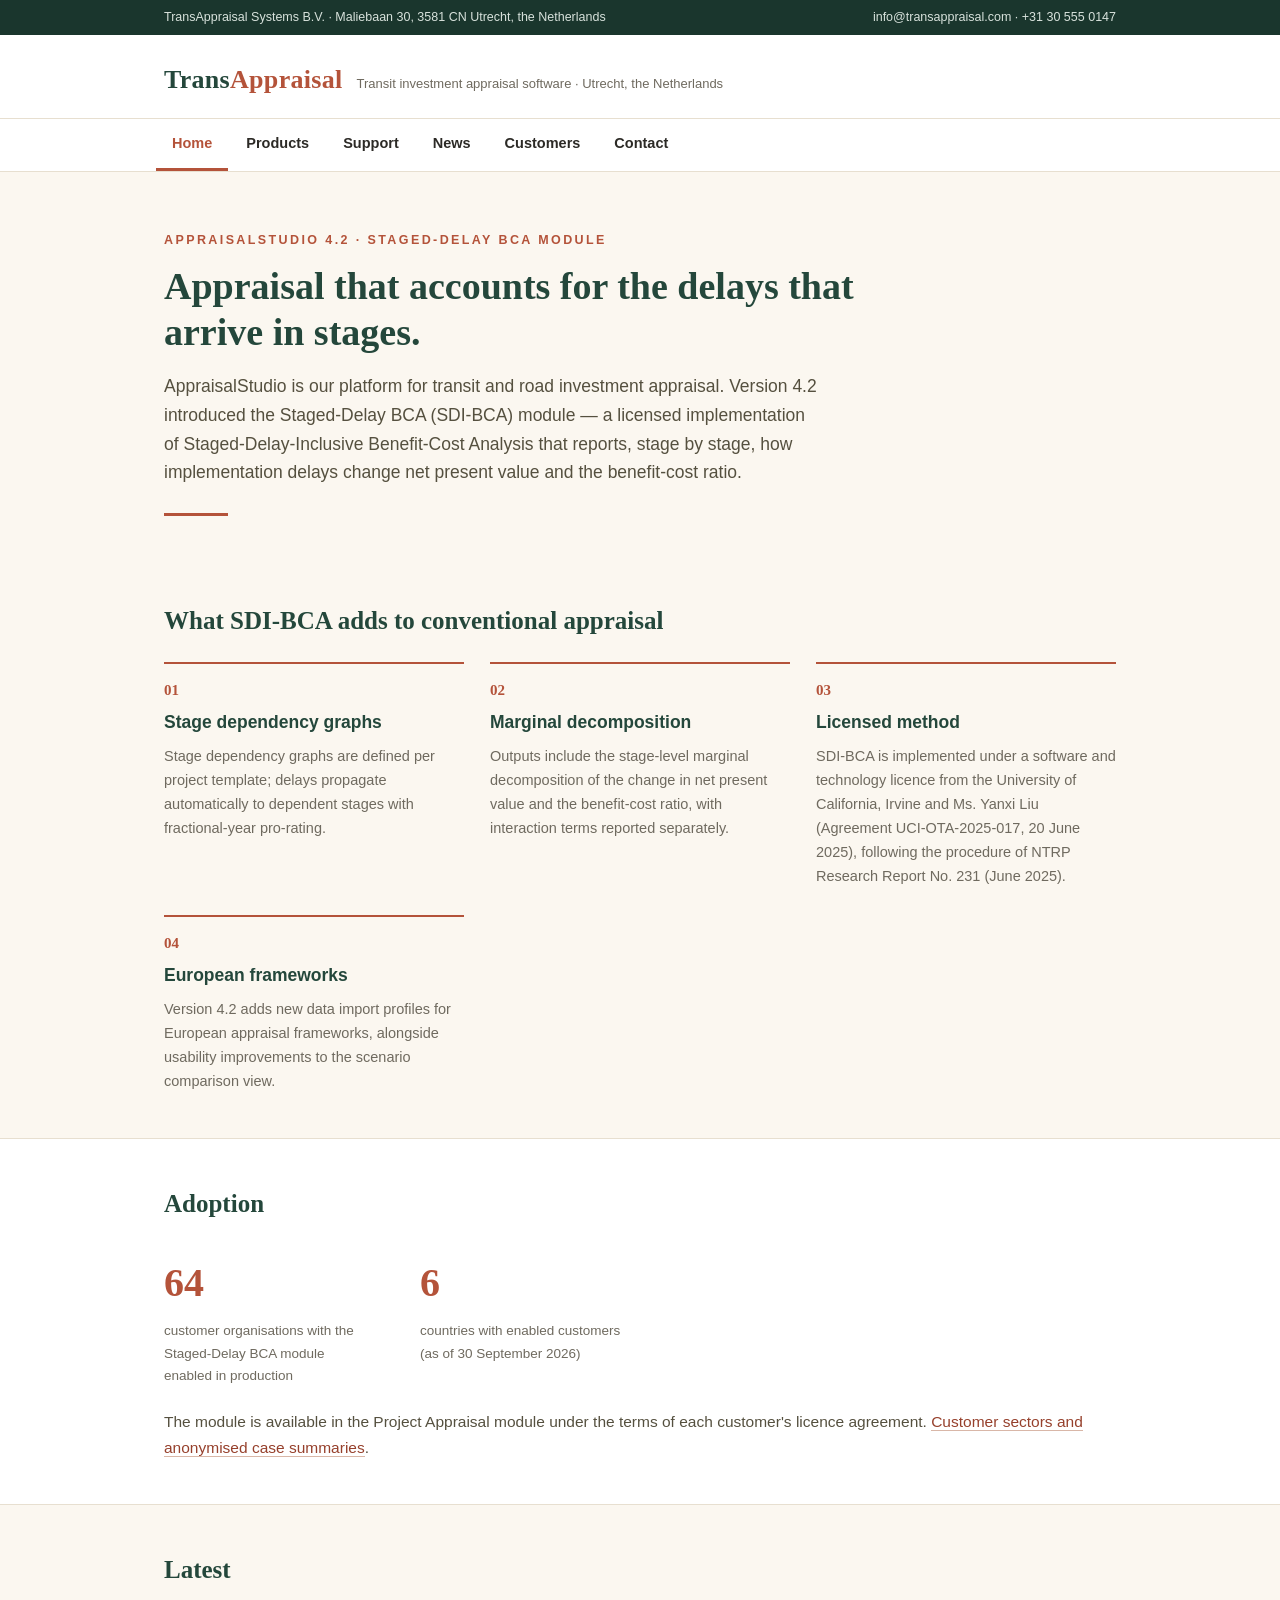
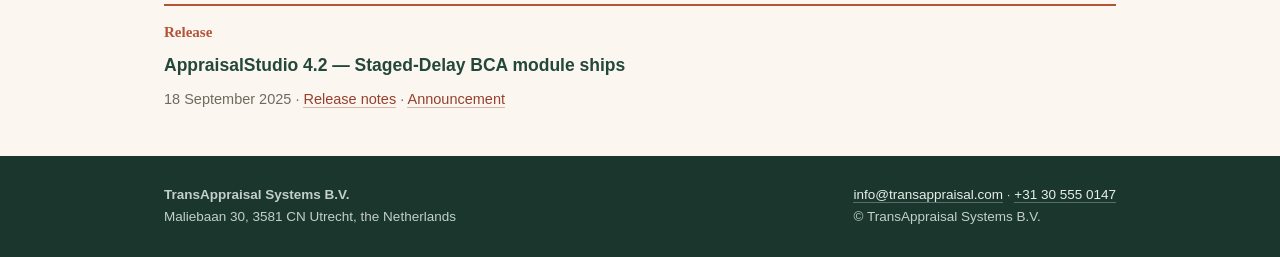
==== index.html @ 23e62f4e "Site build: transappraisal (2026-11-14)" ====
<!DOCTYPE html>
<html lang="en">
<head>
<meta charset="UTF-8">
<meta name="viewport" content="width=device-width, initial-scale=1">
<meta name="robots" content="noindex, nofollow">
<title>TransAppraisal Systems B.V. — Transit Planning and Appraisal Software</title>
<meta name="description" content="TransAppraisal Systems B.V., Utrecht — AppraisalStudio, software for transit investment appraisal, including the Staged-Delay BCA (SDI-BCA) module.">
<link rel="icon" type="image/svg+xml" href="/favicon.svg">
<link rel="stylesheet" href="/styles.css">
</head>
<body>

<div class="topline">
  <div class="wrap">
    <span>TransAppraisal Systems B.V. · Maliebaan 30, 3581 CN Utrecht, the Netherlands</span>
    <span><a href="mailto:info@transappraisal.com">info@transappraisal.com</a> · <a href="tel:+31305550147">+31 30 555 0147</a></span>
  </div>
</div>

<header class="masthead">
  <div class="wrap">
    <div class="wordmark">Trans<span>Appraisal</span></div>
    <div class="sub">Transit investment appraisal software · Utrecht, the Netherlands</div>
  </div>
</header>

<nav class="nav">
  <ul>
    <li class="active"><a href="/">Home</a></li>
    <li><a href="/products/">Products</a></li>
    <li><a href="/support/">Support</a></li>
    <li><a href="/news/">News</a></li>
    <li><a href="/customers/">Customers</a></li>
    <li><a href="/contact/">Contact</a></li>
  </ul>
</nav>

<div class="hero">
  <div class="wrap">
    <div class="eyebrow">AppraisalStudio 4.2 · Staged-Delay BCA module</div>
    <h1>Appraisal that accounts for the delays that arrive in stages.</h1>
    <p class="lead">AppraisalStudio is our platform for transit and road investment appraisal. Version 4.2 introduced the Staged-Delay BCA (SDI-BCA) module — a licensed implementation of Staged-Delay-Inclusive Benefit-Cost Analysis that reports, stage by stage, how implementation delays change net present value and the benefit-cost ratio.</p>
    <div class="rule"></div>
  </div>
</div>

<section>
  <div class="wrap">
    <h2>What SDI-BCA adds to conventional appraisal</h2>
    <div class="cols2">
      <div class="item">
        <div class="no">01</div>
        <h3>Stage dependency graphs</h3>
        <p>Stage dependency graphs are defined per project template; delays propagate automatically to dependent stages with fractional-year pro-rating.</p>
      </div>
      <div class="item">
        <div class="no">02</div>
        <h3>Marginal decomposition</h3>
        <p>Outputs include the stage-level marginal decomposition of the change in net present value and the benefit-cost ratio, with interaction terms reported separately.</p>
      </div>
      <div class="item">
        <div class="no">03</div>
        <h3>Licensed method</h3>
        <p>SDI-BCA is implemented under a software and technology licence from the University of California, Irvine and Ms. Yanxi Liu (Agreement UCI-OTA-2025-017, 20 June 2025), following the procedure of NTRP Research Report No. 231 (June 2025).</p>
      </div>
      <div class="item">
        <div class="no">04</div>
        <h3>European frameworks</h3>
        <p>Version 4.2 adds new data import profiles for European appraisal frameworks, alongside usability improvements to the scenario comparison view.</p>
      </div>
    </div>
  </div>
</section>

<section class="alt">
  <div class="wrap">
    <h2>Adoption</h2>
    <div class="stats">
      <div class="stat"><div class="num">64</div><div class="lbl">customer organisations with the Staged-Delay BCA module enabled in production</div></div>
      <div class="stat"><div class="num">6</div><div class="lbl">countries with enabled customers (as of 30 September 2026)</div></div>
    </div>
    <p style="margin-top:22px; color:#55503f;">The module is available in the Project Appraisal module under the terms of each customer's licence agreement. <a href="/customers/">Customer sectors and anonymised case summaries</a>.</p>
  </div>
</section>

<section>
  <div class="wrap">
    <h2>Latest</h2>
    <div class="item">
      <div class="no">Release</div>
      <h3>AppraisalStudio 4.2 — Staged-Delay BCA module ships</h3>
      <p>18 September 2025 · <a href="/support/release-notes/4-2">Release notes</a> · <a href="/news/2025-09-18-appraisalstudio-42.html">Announcement</a></p>
    </div>
  </div>
</section>

<footer class="sitefoot">
  <div class="wrap">
    <div>
      <p><strong>TransAppraisal Systems B.V.</strong></p>
      <p>Maliebaan 30, 3581 CN Utrecht, the Netherlands</p>
    </div>
    <div>
      <p><a href="mailto:info@transappraisal.com">info@transappraisal.com</a> · <a href="tel:+31305550147">+31 30 555 0147</a></p>
      <p>© TransAppraisal Systems B.V.</p>
    </div>
  </div>
</footer>

</body>
</html>
---- styles.css ----
/* TransAppraisal Systems B.V. — European professional style
   Terracotta + deep green + cream, serif display, editorial */

:root {
  --terra: #b4533a;
  --terra-dark: #96402c;
  --green: #24473b;
  --green-dark: #1a362d;
  --cream: #fbf7f0;
  --white: #ffffff;
  --ink: #2c2a26;
  --muted: #6f6a5f;
  --line: #e7dfd0;
  --gold: #c9a24b;
}

* { margin: 0; padding: 0; box-sizing: border-box; }

body {
  font-family: "Segoe UI", "Helvetica Neue", Arial, sans-serif;
  background: var(--cream);
  color: var(--ink);
  line-height: 1.65;
  font-size: 15.5px;
}

a { color: var(--terra-dark); text-decoration: none; border-bottom: 1px solid #d9b7a8; }
a:hover { color: var(--green); border-bottom-color: var(--green); }

.wrap { max-width: 1000px; margin: 0 auto; padding: 0 24px; }

/* Header */
.topline { background: var(--green-dark); color: #d8e2dc; font-size: 12.5px; }
.topline .wrap { display: flex; justify-content: space-between; padding: 7px 24px; gap: 10px; flex-wrap: wrap; }
.topline a { color: #d8e2dc; border: none; }

.masthead { background: var(--white); border-bottom: 1px solid var(--line); }
.masthead .wrap { display: flex; align-items: baseline; gap: 14px; padding: 24px 24px 16px; flex-wrap: wrap; }
.wordmark { font-family: Georgia, "Times New Roman", serif; font-size: 26px; font-weight: bold; color: var(--green); letter-spacing: .3px; }
.wordmark span { color: var(--terra); }
.masthead .sub { font-size: 13px; color: var(--muted); }

/* Nav */
.nav { border-bottom: 1px solid var(--line); background: var(--white); }
.nav ul { list-style: none; display: flex; flex-wrap: wrap; gap: 2px; max-width: 1000px; margin: 0 auto; padding: 0 16px; }
.nav a {
  display: block; padding: 13px 16px; font-size: 14.5px; font-weight: 600; color: var(--ink);
  border-bottom: 3px solid transparent;
}
.nav a:hover { color: var(--terra-dark); text-decoration: none; border: none; border-bottom: 3px solid transparent; }
.nav .active a { color: var(--terra); border-bottom-color: var(--terra); }

/* Hero — editorial */
.hero { padding: 58px 0 40px; }
.hero .eyebrow { font-size: 12.5px; font-weight: 700; letter-spacing: 2.4px; text-transform: uppercase; color: var(--terra); }
.hero h1 {
  font-family: Georgia, "Times New Roman", serif; font-size: 38px; line-height: 1.22;
  color: var(--green); margin: 12px 0 16px; max-width: 720px; font-weight: bold;
}
.hero p.lead { font-size: 17.5px; color: #55503f; max-width: 660px; }
.hero .rule { width: 64px; height: 3px; background: var(--terra); margin-top: 26px; }

/* Sections */
section { padding: 44px 0; }
section.alt { background: var(--white); border-top: 1px solid var(--line); border-bottom: 1px solid var(--line); }
section h2 { font-family: Georgia, "Times New Roman", serif; font-size: 25px; color: var(--green); margin-bottom: 14px; }

.cols2 { display: grid; grid-template-columns: repeat(auto-fit, minmax(280px, 1fr)); gap: 26px; margin-top: 20px; }
.item { border-top: 2px solid var(--terra); padding-top: 14px; }
.item .no { font-family: Georgia, serif; font-size: 15px; color: var(--terra); font-weight: bold; }
.item h3 { font-size: 17.5px; color: var(--green); margin: 6px 0 8px; }
.item p { font-size: 14.5px; color: var(--muted); }

/* Article pages */
.article { max-width: 780px; }
.article h1 { font-family: Georgia, "Times New Roman", serif; font-size: 30px; color: var(--green); line-height: 1.25; }
.article .meta { color: var(--muted); font-size: 13.5px; margin: 8px 0 22px; }
.article h2 { margin-top: 28px; }
.article ul, .article ol { margin: 12px 0 12px 24px; }
.article li { margin: 7px 0; }
.article table { width: 100%; border-collapse: collapse; margin: 18px 0; background: var(--white); }
.article table th, .article table td { border: 1px solid var(--line); padding: 10px 13px; font-size: 14.5px; text-align: left; vertical-align: top; }
.article table th { background: #efe7d8; color: var(--green-dark); font-weight: 700; }
.article .signoff { color: var(--muted); margin-top: 26px; }

/* Stat band */
.stats { display: flex; gap: 46px; flex-wrap: wrap; margin-top: 26px; }
.stat .num { font-family: Georgia, serif; font-size: 40px; font-weight: bold; color: var(--terra); }
.stat .lbl { font-size: 13.5px; color: var(--muted); max-width: 210px; margin-top: 4px; }

/* Customers */
.case { background: var(--white); border: 1px solid var(--line); border-top: 3px solid var(--green); padding: 20px 22px; margin: 16px 0; }
.case h3 { font-family: Georgia, serif; font-size: 17.5px; color: var(--green); margin-bottom: 6px; }
.case p { font-size: 14.5px; color: var(--muted); }
.case .sector { font-size: 11.5px; font-weight: 700; letter-spacing: 1.2px; text-transform: uppercase; color: var(--terra); margin-bottom: 7px; }

.btn {
  display: inline-block; background: var(--terra); color: #fff; border: none;
  font-weight: 700; font-size: 14.5px; padding: 12px 26px; border-radius: 3px;
}
.btn:hover { background: var(--terra-dark); color: #fff; }

footer.sitefoot { background: var(--green-dark); color: #c3d0c9; font-size: 13.5px; }
footer.sitefoot .wrap { display: flex; justify-content: space-between; gap: 18px; flex-wrap: wrap; padding: 28px 24px; }
footer.sitefoot a { color: #e8efe9; border-color: #54706a; }

.crumbs { font-size: 13px; color: var(--muted); padding: 28px 0 4px; }
.crumbs a { color: var(--muted); }

@media (max-width: 720px) {
  .hero h1 { font-size: 29px; }
}
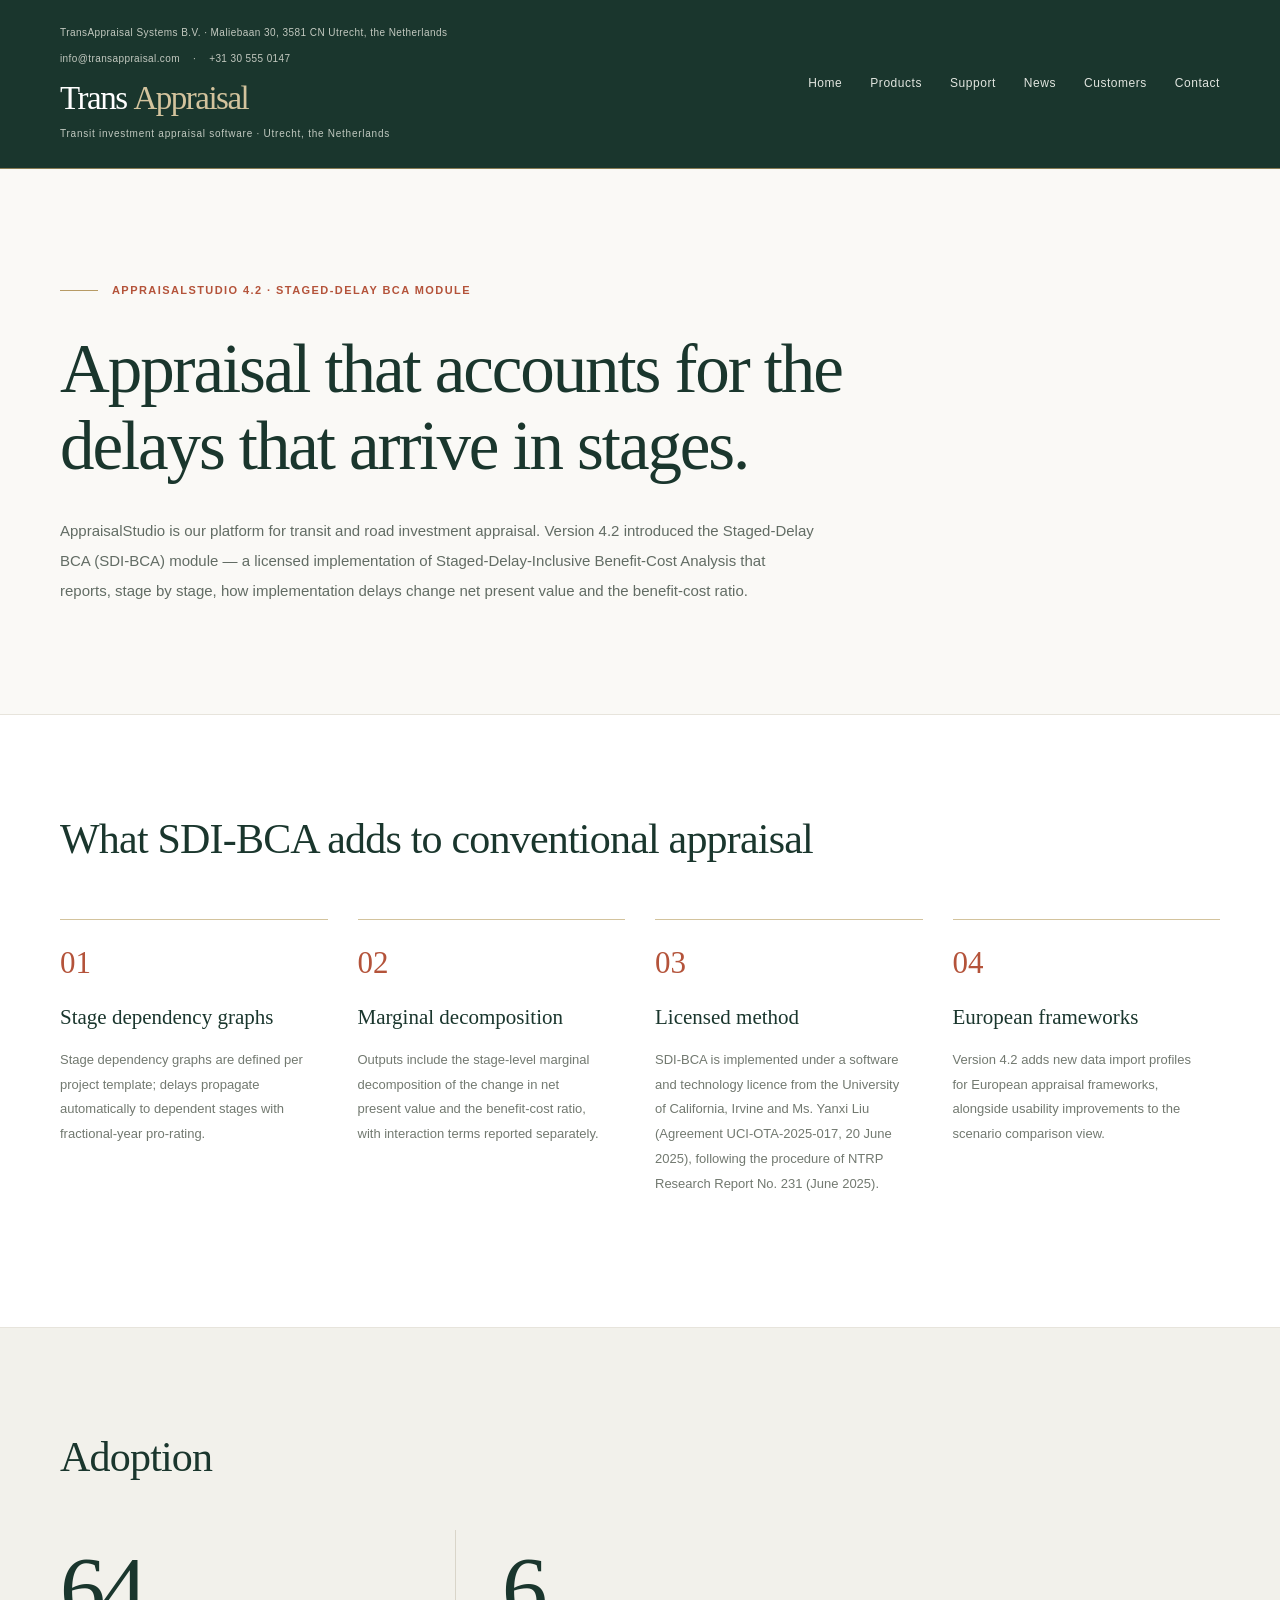
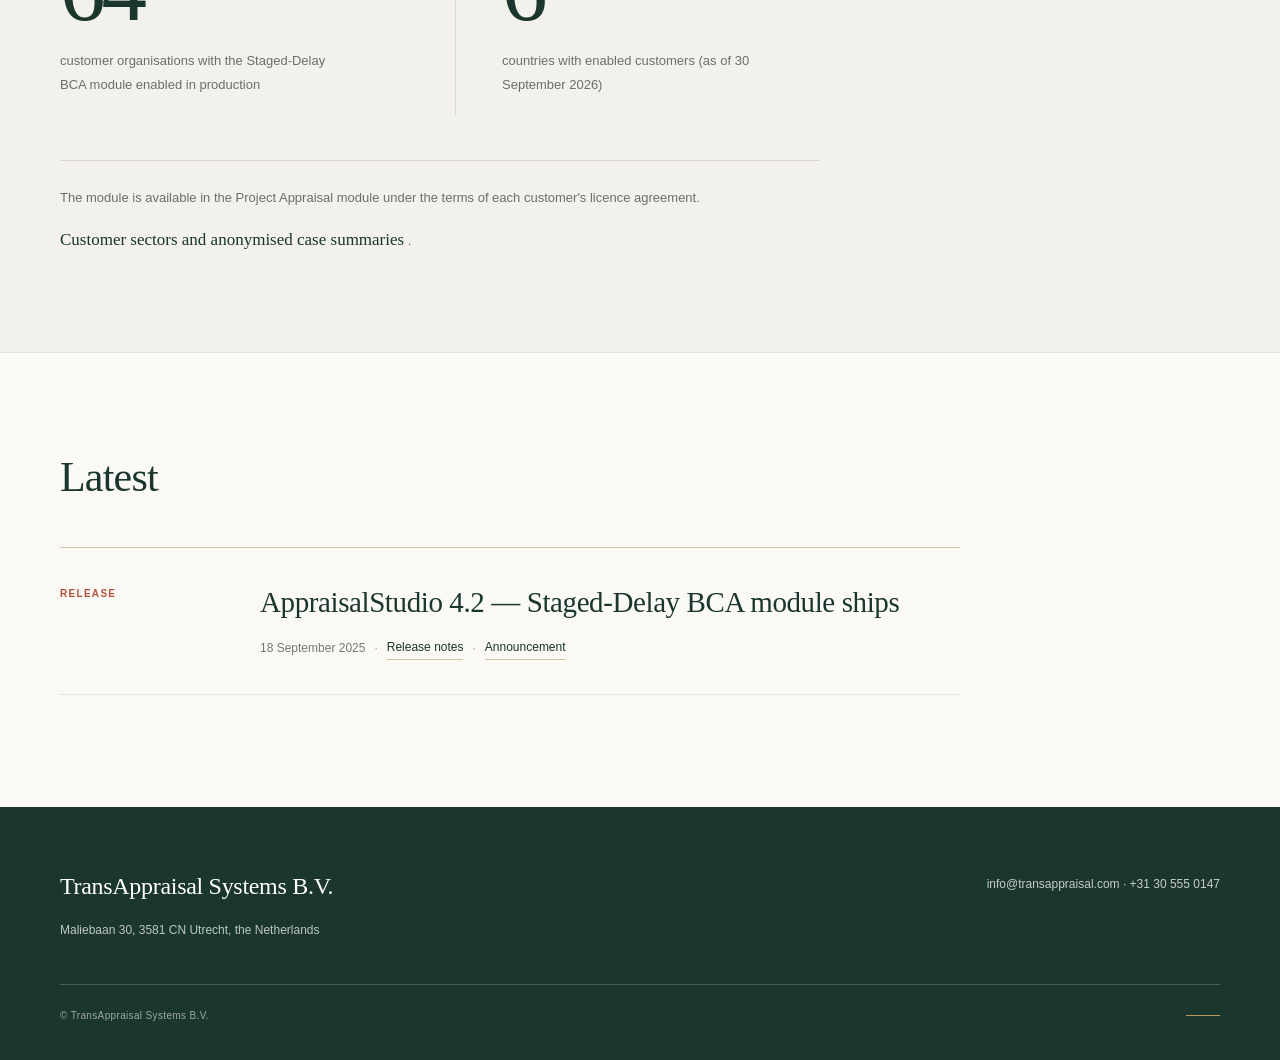
==== commit 5fe60abf: "Redesign: issuer-style visual refresh (2026-11-16)" ====
--- a/index.html
+++ b/index.html
@@ -1,112 +1,913 @@
 <!DOCTYPE html>
 <html lang="en">
 <head>
-<meta charset="UTF-8">
-<meta name="viewport" content="width=device-width, initial-scale=1">
-<meta name="robots" content="noindex, nofollow">
-<title>TransAppraisal Systems B.V. — Transit Planning and Appraisal Software</title>
-<meta name="description" content="TransAppraisal Systems B.V., Utrecht — AppraisalStudio, software for transit investment appraisal, including the Staged-Delay BCA (SDI-BCA) module.">
-<link rel="icon" type="image/svg+xml" href="/favicon.svg">
-<link rel="stylesheet" href="/styles.css">
+  <meta charset="UTF-8">
+  <meta name="viewport" content="width=device-width, initial-scale=1.0">
+  <meta name="theme-color" content="#1a362d">
+  <title>TransAppraisal Systems B.V.</title>
+
+  <style>
+    :root {
+      --green: #1a362d;
+      --green-light: #29483d;
+      --green-muted: #53685d;
+      --gold: #b79b65;
+      --gold-light: #d3c39d;
+      --terracotta: #b4533a;
+      --paper: #faf9f6;
+      --white: #ffffff;
+      --ink: #26352e;
+      --muted: #737a71;
+      --line: #e7e4dc;
+      --serif: Georgia, "Times New Roman", serif;
+      --sans: "Helvetica Neue", Helvetica, Arial, sans-serif;
+      --content: 1160px;
+    }
+
+    *,
+    *::before,
+    *::after {
+      box-sizing: border-box;
+    }
+
+    html {
+      scroll-behavior: smooth;
+    }
+
+    body {
+      margin: 0;
+      background: var(--paper);
+      color: var(--ink);
+      font-family: var(--sans);
+      font-size: 15px;
+      line-height: 1.8;
+      -webkit-font-smoothing: antialiased;
+      text-rendering: optimizeLegibility;
+    }
+
+    a {
+      color: inherit;
+      text-decoration: none;
+    }
+
+    .container {
+      width: min(var(--content), calc(100% - 64px));
+      margin-inline: auto;
+    }
+
+    /* Header */
+
+    .site-header {
+      position: relative;
+      background: var(--green);
+      color: var(--white);
+      border-bottom: 1px solid rgba(183, 155, 101, 0.7);
+    }
+
+    .header-inner {
+      min-height: 146px;
+      display: flex;
+      align-items: center;
+      justify-content: space-between;
+      gap: 42px;
+      padding-top: 25px;
+      padding-bottom: 25px;
+    }
+
+    .brand {
+      min-width: 270px;
+    }
+
+    .brand-meta {
+      margin-bottom: 9px;
+      color: #c3c9c0;
+      font-size: 10px;
+      letter-spacing: 0.045em;
+      line-height: 1.6;
+    }
+
+    .brand-contact {
+      display: flex;
+      flex-wrap: wrap;
+      gap: 0 13px;
+      margin-bottom: 12px;
+      color: #c3c9c0;
+      font-size: 10px;
+      letter-spacing: 0.04em;
+    }
+
+    .brand-contact a {
+      transition: color 0.2s ease;
+    }
+
+    .brand-contact a:hover {
+      color: var(--gold-light);
+    }
+
+    .brand-name {
+      display: flex;
+      align-items: baseline;
+      gap: 7px;
+      color: var(--white);
+      font-family: var(--serif);
+      font-size: 33px;
+      font-weight: 400;
+      letter-spacing: -1.5px;
+      line-height: 1.15;
+    }
+
+    .brand-name span:last-child {
+      color: var(--gold-light);
+    }
+
+    .brand-tagline {
+      margin-top: 7px;
+      color: #c1c9c0;
+      font-size: 10px;
+      letter-spacing: 0.075em;
+    }
+
+    .main-nav {
+      display: flex;
+      align-items: center;
+      justify-content: flex-end;
+      flex-wrap: wrap;
+      gap: 28px;
+    }
+
+    .main-nav a {
+      position: relative;
+      padding: 8px 0;
+      color: #e1e5df;
+      font-size: 12px;
+      letter-spacing: 0.045em;
+      transition: color 0.2s ease;
+    }
+
+    .main-nav a::after {
+      position: absolute;
+      right: 0;
+      bottom: 1px;
+      left: 0;
+      height: 1px;
+      background: var(--gold);
+      content: "";
+      transform: scaleX(0);
+      transform-origin: left;
+      transition: transform 0.25s ease;
+    }
+
+    .main-nav a:hover {
+      color: var(--gold-light);
+    }
+
+    .main-nav a:hover::after {
+      transform: scaleX(1);
+    }
+
+    /* Hero */
+
+    .hero {
+      padding: 112px 0 108px;
+      border-bottom: 1px solid var(--line);
+    }
+
+    .hero-content {
+      max-width: 900px;
+    }
+
+    .eyebrow {
+      display: flex;
+      align-items: center;
+      gap: 14px;
+      margin-bottom: 30px;
+      color: var(--terracotta);
+      font-size: 11px;
+      font-weight: 600;
+      letter-spacing: 0.13em;
+      text-transform: uppercase;
+    }
+
+    .eyebrow::before {
+      display: block;
+      width: 38px;
+      height: 1px;
+      background: var(--gold);
+      content: "";
+    }
+
+    .hero h1 {
+      max-width: 850px;
+      margin: 0;
+      color: var(--green);
+      font-family: var(--serif);
+      font-size: clamp(42px, 5.7vw, 69px);
+      font-weight: 400;
+      letter-spacing: -2.1px;
+      line-height: 1.12;
+    }
+
+    .hero-description {
+      max-width: 760px;
+      margin-top: 31px;
+      color: #626c64;
+      font-size: 15px;
+      line-height: 2;
+    }
+
+    .hero-description p {
+      margin: 0;
+    }
+
+    /* Section headings */
+
+    .section-heading {
+      margin-bottom: 53px;
+    }
+
+    .section-kicker {
+      display: flex;
+      align-items: center;
+      gap: 12px;
+      margin-bottom: 13px;
+      color: var(--terracotta);
+      font-size: 10px;
+      font-weight: 600;
+      letter-spacing: 0.15em;
+      text-transform: uppercase;
+    }
+
+    .section-kicker::before {
+      width: 26px;
+      height: 1px;
+      background: var(--gold);
+      content: "";
+    }
+
+    .section-heading h2 {
+      margin: 0;
+      color: var(--green);
+      font-family: var(--serif);
+      font-size: clamp(30px, 3.5vw, 42px);
+      font-weight: 400;
+      letter-spacing: -0.8px;
+      line-height: 1.25;
+    }
+
+    /* Features */
+
+    .features {
+      padding: 98px 0 106px;
+      background: var(--white);
+      border-bottom: 1px solid var(--line);
+    }
+
+    .feature-grid {
+      display: grid;
+      grid-template-columns: repeat(4, minmax(0, 1fr));
+      gap: 30px;
+    }
+
+    .feature-card {
+      position: relative;
+      min-height: 265px;
+      padding: 27px 19px 25px 0;
+      border-top: 1px solid var(--gold-light);
+    }
+
+    .feature-number {
+      display: block;
+      margin-bottom: 25px;
+      color: var(--terracotta);
+      font-family: var(--serif);
+      font-size: 31px;
+      font-weight: 400;
+      line-height: 1;
+    }
+
+    .feature-card h3 {
+      margin: 0 0 17px;
+      color: var(--green);
+      font-family: var(--serif);
+      font-size: 21px;
+      font-weight: 400;
+      line-height: 1.35;
+    }
+
+    .feature-card p {
+      margin: 0;
+      color: #727970;
+      font-size: 13px;
+      line-height: 1.9;
+    }
+
+    /* Adoption */
+
+    .adoption {
+      padding: 103px 0 96px;
+      background: #f2f1eb;
+      border-bottom: 1px solid var(--line);
+    }
+
+    .adoption .section-heading {
+      margin-bottom: 46px;
+    }
+
+    .stats-grid {
+      display: grid;
+      grid-template-columns: repeat(2, minmax(0, 1fr));
+      max-width: 790px;
+      margin-bottom: 45px;
+    }
+
+    .stat {
+      padding: 12px 45px 19px 0;
+    }
+
+    .stat + .stat {
+      padding-left: 46px;
+      border-left: 1px solid #d9d5c9;
+    }
+
+    .stat-number {
+      display: block;
+      margin-bottom: 12px;
+      color: var(--green);
+      font-family: var(--serif);
+      font-size: clamp(65px, 8vw, 91px);
+      font-weight: 400;
+      letter-spacing: -4px;
+      line-height: 1.05;
+    }
+
+    .stat-description {
+      max-width: 290px;
+      color: #687168;
+      font-size: 13px;
+      line-height: 1.8;
+    }
+
+    .adoption-note {
+      max-width: 760px;
+      padding-top: 25px;
+      border-top: 1px solid #d9d5c9;
+      color: #687168;
+      font-size: 13px;
+      line-height: 1.9;
+    }
+
+    .customer-link {
+      display: inline-block;
+      margin-top: 13px;
+      color: var(--green);
+      font-family: var(--serif);
+      font-size: 17px;
+      transition: color 0.2s ease;
+    }
+
+    .customer-link:hover {
+      color: var(--terracotta);
+    }
+
+    /* Latest news */
+
+    .latest {
+      padding: 98px 0 112px;
+      background: var(--paper);
+    }
+
+    .latest .section-heading {
+      margin-bottom: 43px;
+    }
+
+    .release-entry {
+      display: grid;
+      grid-template-columns: 165px minmax(0, 1fr);
+      gap: 35px;
+      max-width: 900px;
+      padding: 34px 0;
+      border-top: 1px solid var(--gold-light);
+      border-bottom: 1px solid var(--line);
+    }
+
+    .release-type {
+      padding-top: 3px;
+      color: var(--terracotta);
+      font-size: 10px;
+      font-weight: 600;
+      letter-spacing: 0.13em;
+      text-transform: uppercase;
+    }
+
+    .release-content h3 {
+      margin: 0 0 15px;
+      color: var(--green);
+      font-family: var(--serif);
+      font-size: clamp(23px, 3vw, 29px);
+      font-weight: 400;
+      letter-spacing: -0.4px;
+      line-height: 1.4;
+    }
+
+    .release-meta {
+      display: flex;
+      flex-wrap: wrap;
+      align-items: center;
+      gap: 9px;
+      color: var(--muted);
+      font-size: 12px;
+    }
+
+    .release-meta .separator {
+      color: var(--gold);
+    }
+
+    .release-meta .release-link {
+      color: var(--green);
+      border-bottom: 1px solid var(--gold-light);
+      transition: color 0.2s ease, border-color 0.2s ease;
+    }
+
+    .release-meta .release-link:hover {
+      color: var(--terracotta);
+      border-color: var(--terracotta);
+    }
+
+    /* Footer */
+
+    .site-footer {
+      padding: 58px 0 35px;
+      background: var(--green);
+      color: #e5e8e2;
+    }
+
+    .footer-inner {
+      display: flex;
+      justify-content: space-between;
+      align-items: flex-start;
+      gap: 40px;
+      padding-bottom: 42px;
+    }
+
+    .footer-company {
+      color: var(--white);
+      font-family: var(--serif);
+      font-size: 24px;
+      font-weight: 400;
+      letter-spacing: -0.3px;
+    }
+
+    .footer-address {
+      margin-top: 11px;
+      color: #bfc8bf;
+      font-size: 12px;
+      line-height: 1.9;
+    }
+
+    .footer-contact {
+      padding-top: 7px;
+      color: #c6cec5;
+      font-size: 12px;
+      line-height: 2;
+      text-align: right;
+    }
+
+    .footer-contact a {
+      transition: color 0.2s ease;
+    }
+
+    .footer-contact a:hover {
+      color: var(--gold-light);
+    }
+
+    .footer-bottom {
+      display: flex;
+      justify-content: space-between;
+      align-items: center;
+      gap: 20px;
+      padding-top: 22px;
+      border-top: 1px solid rgba(211, 195, 157, 0.28);
+      color: #9da99e;
+      font-size: 10px;
+      letter-spacing: 0.035em;
+    }
+
+    .footer-mark {
+      width: 34px;
+      height: 1px;
+      background: var(--gold);
+    }
+
+    /* Responsive */
+
+    @media (max-width: 1000px) {
+      .header-inner {
+        gap: 25px;
+      }
+
+      .main-nav {
+        gap: 17px;
+      }
+
+      .feature-grid {
+        grid-template-columns: repeat(2, minmax(0, 1fr));
+        column-gap: 42px;
+        row-gap: 20px;
+      }
+
+      .feature-card {
+        min-height: 230px;
+      }
+    }
+
+    @media (max-width: 700px) {
+      .container {
+        width: min(100% - 40px, var(--content));
+      }
+
+      .header-inner {
+        min-height: auto;
+        align-items: flex-start;
+        flex-direction: column;
+        gap: 24px;
+        padding-top: 24px;
+        padding-bottom: 25px;
+      }
+
+      .brand {
+        min-width: 0;
+      }
+
+      .brand-meta {
+        max-width: 340px;
+        font-size: 9px;
+      }
+
+      .brand-contact {
+        font-size: 10px;
+      }
+
+      .brand-name {
+        font-size: 30px;
+      }
+
+      .brand-tagline {
+        font-size: 9px;
+      }
+
+      .main-nav {
+        width: 100%;
+        justify-content: flex-start;
+        gap: 11px 23px;
+        padding-top: 17px;
+        border-top: 1px solid rgba(211, 195, 157, 0.24);
+      }
+
+      .main-nav a {
+        font-size: 11px;
+      }
+
+      .hero {
+        padding: 76px 0 76px;
+      }
+
+      .hero h1 {
+        font-size: clamp(39px, 10vw, 55px);
+        letter-spacing: -1.5px;
+      }
+
+      .hero-description {
+        margin-top: 24px;
+        font-size: 14px;
+      }
+
+      .features,
+      .adoption,
+      .latest {
+        padding: 75px 0;
+      }
+
+      .section-heading {
+        margin-bottom: 37px;
+      }
+
+      .feature-grid {
+        grid-template-columns: 1fr;
+        gap: 15px;
+      }
+
+      .feature-card {
+        min-height: auto;
+        padding: 24px 0 30px;
+      }
+
+      .feature-number {
+        margin-bottom: 17px;
+        font-size: 27px;
+      }
+
+      .feature-card h3 {
+        font-size: 21px;
+      }
+
+      .feature-card p {
+        max-width: 460px;
+      }
+
+      .stats-grid {
+        grid-template-columns: 1fr 1fr;
+        gap: 20px;
+      }
+
+      .stat {
+        padding-right: 17px;
+      }
+
+      .stat + .stat {
+        padding-left: 20px;
+      }
+
+      .stat-number {
+        font-size: 65px;
+      }
+
+      .stat-description {
+        font-size: 12px;
+      }
+
+      .release-entry {
+        grid-template-columns: 1fr;
+        gap: 13px;
+        padding: 27px 0;
+      }
+
+      .release-content h3 {
+        font-size: 24px;
+      }
+
+      .footer-inner {
+        flex-direction: column;
+        gap: 25px;
+      }
+
+      .footer-contact {
+        text-align: left;
+      }
+
+      .footer-bottom {
+        align-items: flex-start;
+        flex-direction: column;
+      }
+    }
+
+    @media (max-width: 380px) {
+      .stats-grid {
+        grid-template-columns: 1fr;
+      }
+
+      .stat,
+      .stat + .stat {
+        padding: 10px 0 24px;
+        border-left: 0;
+      }
+
+      .stat + .stat {
+        border-top: 1px solid #d9d5c9;
+        padding-top: 24px;
+      }
+    }
+
+    @media (prefers-reduced-motion: reduce) {
+      *,
+      *::before,
+      *::after {
+        scroll-behavior: auto !important;
+        transition-duration: 0.01ms !important;
+      }
+    }
+  </style>
 </head>
+
 <body>
 
-<div class="topline">
-  <div class="wrap">
-    <span>TransAppraisal Systems B.V. · Maliebaan 30, 3581 CN Utrecht, the Netherlands</span>
-    <span><a href="mailto:info@transappraisal.com">info@transappraisal.com</a> · <a href="tel:+31305550147">+31 30 555 0147</a></span>
-  </div>
-</div>
-
-<header class="masthead">
-  <div class="wrap">
-    <div class="wordmark">Trans<span>Appraisal</span></div>
-    <div class="sub">Transit investment appraisal software · Utrecht, the Netherlands</div>
-  </div>
-</header>
-
-<nav class="nav">
-  <ul>
-    <li class="active"><a href="/">Home</a></li>
-    <li><a href="/products/">Products</a></li>
-    <li><a href="/support/">Support</a></li>
-    <li><a href="/news/">News</a></li>
-    <li><a href="/customers/">Customers</a></li>
-    <li><a href="/contact/">Contact</a></li>
-  </ul>
-</nav>
-
-<div class="hero">
-  <div class="wrap">
-    <div class="eyebrow">AppraisalStudio 4.2 · Staged-Delay BCA module</div>
-    <h1>Appraisal that accounts for the delays that arrive in stages.</h1>
-    <p class="lead">AppraisalStudio is our platform for transit and road investment appraisal. Version 4.2 introduced the Staged-Delay BCA (SDI-BCA) module — a licensed implementation of Staged-Delay-Inclusive Benefit-Cost Analysis that reports, stage by stage, how implementation delays change net present value and the benefit-cost ratio.</p>
-    <div class="rule"></div>
-  </div>
-</div>
-
-<section>
-  <div class="wrap">
-    <h2>What SDI-BCA adds to conventional appraisal</h2>
-    <div class="cols2">
-      <div class="item">
-        <div class="no">01</div>
-        <h3>Stage dependency graphs</h3>
-        <p>Stage dependency graphs are defined per project template; delays propagate automatically to dependent stages with fractional-year pro-rating.</p>
+  <header class="site-header">
+    <div class="container header-inner">
+
+      <div class="brand">
+        <div class="brand-meta">
+          TransAppraisal Systems B.V. · Maliebaan 30, 3581 CN Utrecht, the Netherlands
+        </div>
+
+        <div class="brand-contact">
+          <a href="mailto:info@transappraisal.com">info@transappraisal.com</a>
+          <span>·</span>
+          <a href="tel:+31305550147">+31 30 555 0147</a>
+        </div>
+
+        <a class="brand-name" href="#home" aria-label="TransAppraisal">
+          <span>Trans</span>
+          <span>Appraisal</span>
+        </a>
+
+        <div class="brand-tagline">
+          Transit investment appraisal software · Utrecht, the Netherlands
+        </div>
       </div>
-      <div class="item">
-        <div class="no">02</div>
-        <h3>Marginal decomposition</h3>
-        <p>Outputs include the stage-level marginal decomposition of the change in net present value and the benefit-cost ratio, with interaction terms reported separately.</p>
+
+      <nav class="main-nav" aria-label="Main navigation">
+        <a href="#home">Home</a>
+        <a href="#products">Products</a>
+        <a href="#support">Support</a>
+        <a href="#news">News</a>
+        <a href="#customers">Customers</a>
+        <a href="#contact">Contact</a>
+      </nav>
+
+    </div>
+  </header>
+
+  <main>
+
+    <!-- Hero -->
+
+    <section class="hero" id="home">
+      <div class="container">
+        <div class="hero-content">
+
+          <div class="eyebrow">
+            AppraisalStudio 4.2 · Staged-Delay BCA module
+          </div>
+
+          <h1>
+            Appraisal that accounts for the delays that arrive in stages.
+          </h1>
+
+          <div class="hero-description">
+            <p>
+              AppraisalStudio is our platform for transit and road investment appraisal. Version 4.2 introduced the Staged-Delay BCA (SDI-BCA) module — a licensed implementation of Staged-Delay-Inclusive Benefit-Cost Analysis that reports, stage by stage, how implementation delays change net present value and the benefit-cost ratio.
+            </p>
+          </div>
+
+        </div>
       </div>
-      <div class="item">
-        <div class="no">03</div>
-        <h3>Licensed method</h3>
-        <p>SDI-BCA is implemented under a software and technology licence from the University of California, Irvine and Ms. Yanxi Liu (Agreement UCI-OTA-2025-017, 20 June 2025), following the procedure of NTRP Research Report No. 231 (June 2025).</p>
+    </section>
+
+    <!-- Products / Features -->
+
+    <section class="features" id="products">
+      <div class="container">
+
+        <div class="section-heading">
+          <h2>What SDI-BCA adds to conventional appraisal</h2>
+        </div>
+
+        <div class="feature-grid">
+
+          <article class="feature-card">
+            <span class="feature-number">01</span>
+            <h3>Stage dependency graphs</h3>
+            <p>
+              Stage dependency graphs are defined per project template; delays propagate automatically to dependent stages with fractional-year pro-rating.
+            </p>
+          </article>
+
+          <article class="feature-card">
+            <span class="feature-number">02</span>
+            <h3>Marginal decomposition</h3>
+            <p>
+              Outputs include the stage-level marginal decomposition of the change in net present value and the benefit-cost ratio, with interaction terms reported separately.
+            </p>
+          </article>
+
+          <article class="feature-card">
+            <span class="feature-number">03</span>
+            <h3>Licensed method</h3>
+            <p>
+              SDI-BCA is implemented under a software and technology licence from the University of California, Irvine and Ms. Yanxi Liu (Agreement UCI-OTA-2025-017, 20 June 2025), following the procedure of NTRP Research Report No. 231 (June 2025).
+            </p>
+          </article>
+
+          <article class="feature-card">
+            <span class="feature-number">04</span>
+            <h3>European frameworks</h3>
+            <p>
+              Version 4.2 adds new data import profiles for European appraisal frameworks, alongside usability improvements to the scenario comparison view.
+            </p>
+          </article>
+
+        </div>
       </div>
-      <div class="item">
-        <div class="no">04</div>
-        <h3>European frameworks</h3>
-        <p>Version 4.2 adds new data import profiles for European appraisal frameworks, alongside usability improvements to the scenario comparison view.</p>
+    </section>
+
+    <!-- Adoption -->
+
+    <section class="adoption" id="customers">
+      <div class="container">
+
+        <div class="section-heading">
+          <h2>Adoption</h2>
+        </div>
+
+        <div class="stats-grid">
+
+          <div class="stat">
+            <span class="stat-number">64</span>
+            <div class="stat-description">
+              customer organisations with the Staged-Delay BCA module enabled in production
+            </div>
+          </div>
+
+          <div class="stat">
+            <span class="stat-number">6</span>
+            <div class="stat-description">
+              countries with enabled customers (as of 30 September 2026)
+            </div>
+          </div>
+
+        </div>
+
+        <div class="adoption-note" id="support">
+          The module is available in the Project Appraisal module under the terms of each customer's licence agreement.
+
+          <div>
+            <a class="customer-link" href="#customers">
+              Customer sectors and anonymised case summaries
+            </a>
+            <span>.</span>
+          </div>
+        </div>
+
       </div>
+    </section>
+
+    <!-- Latest News -->
+
+    <section class="latest" id="news">
+      <div class="container">
+
+        <div class="section-heading">
+          <h2>Latest</h2>
+        </div>
+
+        <article class="release-entry">
+
+          <div class="release-type">
+            Release
+          </div>
+
+          <div class="release-content">
+            <h3>
+              AppraisalStudio 4.2 — Staged-Delay BCA module ships
+            </h3>
+
+            <div class="release-meta">
+              <span>18 September 2025</span>
+              <span class="separator">·</span>
+              <a class="release-link" href="#news">Release notes</a>
+              <span class="separator">·</span>
+              <a class="release-link" href="#news">Announcement</a>
+            </div>
+          </div>
+
+        </article>
+
+      </div>
+    </section>
+
+  </main>
+
+  <!-- Footer -->
+
+  <footer class="site-footer" id="contact">
+    <div class="container">
+
+      <div class="footer-inner">
+
+        <div class="footer-company-block">
+          <div class="footer-company">
+            TransAppraisal Systems B.V.
+          </div>
+
+          <div class="footer-address">
+            Maliebaan 30, 3581 CN Utrecht, the Netherlands
+          </div>
+        </div>
+
+        <div class="footer-contact">
+          <a href="mailto:info@transappraisal.com">info@transappraisal.com</a>
+          <span> · </span>
+          <a href="tel:+31305550147">+31 30 555 0147</a>
+        </div>
+
+      </div>
+
+      <div class="footer-bottom">
+        <span>© TransAppraisal Systems B.V.</span>
+        <span class="footer-mark"></span>
+      </div>
+
     </div>
-  </div>
-</section>
-
-<section class="alt">
-  <div class="wrap">
-    <h2>Adoption</h2>
-    <div class="stats">
-      <div class="stat"><div class="num">64</div><div class="lbl">customer organisations with the Staged-Delay BCA module enabled in production</div></div>
-      <div class="stat"><div class="num">6</div><div class="lbl">countries with enabled customers (as of 30 September 2026)</div></div>
-    </div>
-    <p style="margin-top:22px; color:#55503f;">The module is available in the Project Appraisal module under the terms of each customer's licence agreement. <a href="/customers/">Customer sectors and anonymised case summaries</a>.</p>
-  </div>
-</section>
-
-<section>
-  <div class="wrap">
-    <h2>Latest</h2>
-    <div class="item">
-      <div class="no">Release</div>
-      <h3>AppraisalStudio 4.2 — Staged-Delay BCA module ships</h3>
-      <p>18 September 2025 · <a href="/support/release-notes/4-2">Release notes</a> · <a href="/news/2025-09-18-appraisalstudio-42.html">Announcement</a></p>
-    </div>
-  </div>
-</section>
-
-<footer class="sitefoot">
-  <div class="wrap">
-    <div>
-      <p><strong>TransAppraisal Systems B.V.</strong></p>
-      <p>Maliebaan 30, 3581 CN Utrecht, the Netherlands</p>
-    </div>
-    <div>
-      <p><a href="mailto:info@transappraisal.com">info@transappraisal.com</a> · <a href="tel:+31305550147">+31 30 555 0147</a></p>
-      <p>© TransAppraisal Systems B.V.</p>
-    </div>
-  </div>
-</footer>
+  </footer>
 
 </body>
-</html>
+</html>
